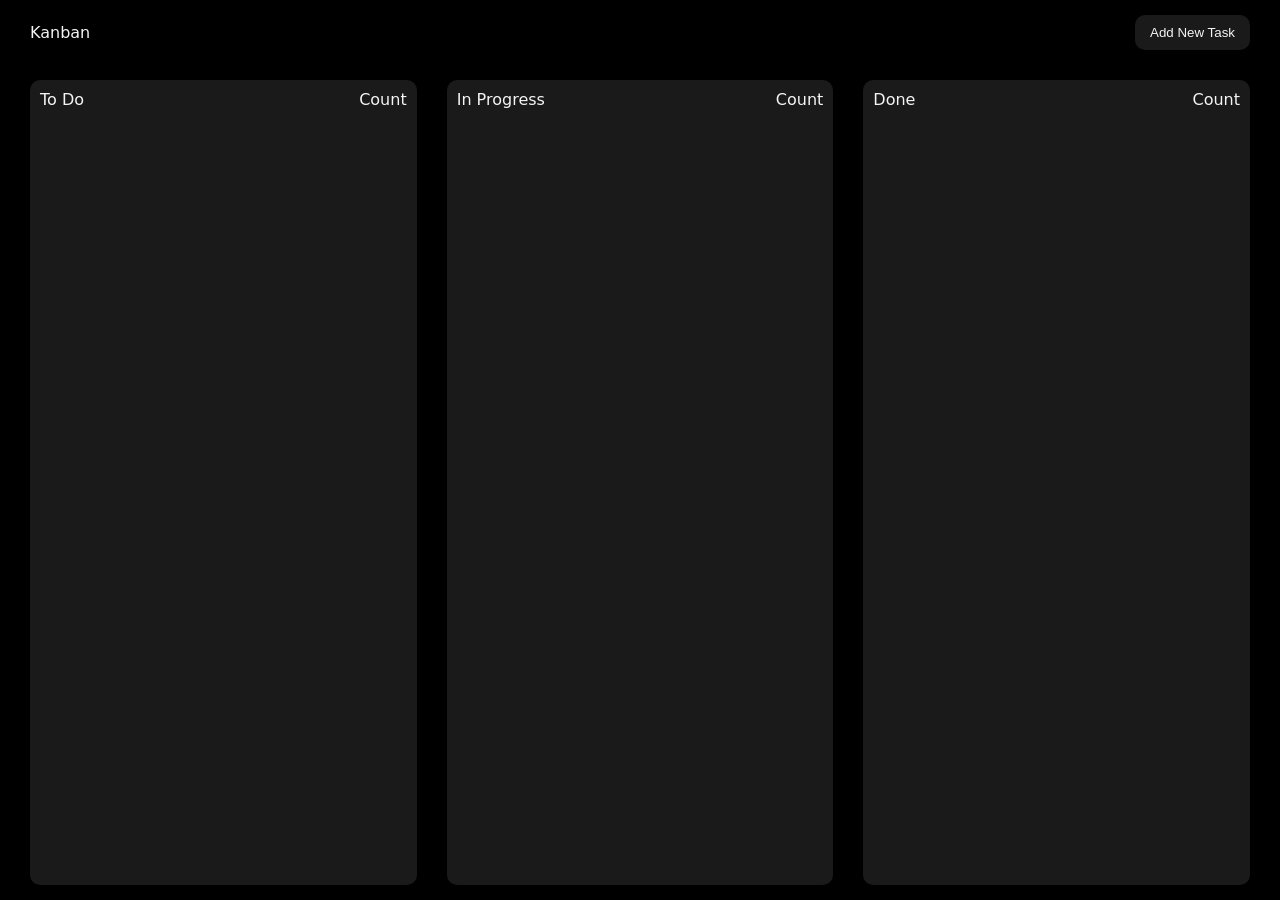
==== index.html @ 0d09ff2b "Initial commit" ====
<!DOCTYPE html>
<html lang="en">

<head>
    <meta charset="UTF-8">
    <meta name="viewport" content="width=device-width, initial-scale=1.0">
    <title>Document</title>
    <link rel="stylesheet" href="style.css">
</head>

<body>
    <main>

        <nav>
            <div class="left">Kanban</div>
            <div class="right"><button id="toggle-modal">Add New Task</button></div>
        </nav>

        <section class="board">
            <div id="todo" class="task-column">
                <div class="heading">
                    <div class="left">To Do</div>
                    <div class="right">Count</div>
                </div>
                <!-- <div draggable="true" class="task">
                    <h2>Task 1</h2>
                    <p>Description for Task 1</p>
                    <button>Delete</button>
                </div> -->
            </div>
            <div id="progress" class="task-column">
                <div class="heading">
                    <div class="left">In Progress</div>
                    <div class="right">Count</div>
                </div>
            </div>
            <div id="done" class="task-column">
                <div class="heading">
                    <div class="left">Done</div>
                    <div class="right">Count</div>
                </div>
            </div>
        </section>

    </main>

    <div class="modal add-new-task">
        <div class="bg"></div>
        <div class="center">
            <input id="task-title-input" type="text" placeholder="Task Title">
            <textarea id="task-desc-input" placeholder="Task Description"></textarea>
            <button id="add-new-task" class="add-task-btn">Add Task</button>
        </div>
    </div>

    <script src="script.js"></script>
</body>

</html>
---- style.css ----
*{
    margin: 0;
    padding: 0;
    box-sizing: border-box;
}

html, body{
    height: 100%;
    width: 100%;
}

html{
    font-family: system-ui, -apple-system, BlinkMacSystemFont, 'Segoe UI', Roboto, Oxygen, Ubuntu, Cantarell, 'Open Sans', 'Helvetica Neue', sans-serif;
}

:root{
    --background-color: #000000;
    --primary-text-color: #f4f4f4;
    --bg-button-color: #1a1a1a;
    --bg-task-color: #2a2a2a;
    --delete-color: #ff4d4d;

    /* padding variables */
    --nav-padding: 15px 30px;
    --section-padding: 15px 30px;
    --padding-s: 5px;
    --padding-m: 10px;
    --padding-l: 15px;
    --padding-xl: 20px;
    --padding-xxl: 30px;

    /* border radius variables */
    --border-radius-s: 5px;
    --border-radius-m: 10px;
    --border-radius-l: 15px;
    --border-radius-xl: 20px;
    --border-radius-xxl: 30px;
}

body{
    background-color: var(--background-color);
    color: var(--primary-text-color)
}

main{
    height: 100%;
    display: flex;
    flex-direction: column;
}

nav{
    padding: var(--nav-padding);
    display: flex;
    align-items: center;
    justify-content: space-between;
    position: sticky;
    top: 0;
    background-color: var(--background-color);
}
nav button{
    background-color: var(--bg-button-color);
    border: none;
    outline: none;
    color: var(--primary-text-color);
    padding: var(--padding-m) var(--padding-l);
    cursor: pointer;
    border-radius: var(--border-radius-m);
}

section{
    padding: var(--section-padding);
    display: flex;
    justify-content: space-between;
    flex-grow: 1;
    gap: var(--padding-xxl);
}
section .task-column{
    flex-grow: 1;
    width: 100%;
    background-color: var(--bg-button-color);
    padding: var(--padding-m);
    display: flex;
    flex-direction: column;
    gap: var(--padding-m);
    border-radius: var(--border-radius-m);
    transition: all 0.7s cubic-bezier(0.19, 1, 0.22, 1);
}
section .task-column.hover-over{
    border: 2px dashed var(--primary-text-color);
    scale: 1.05;
}
section .task-column .heading{
    width: 100%;
    display: flex;
    align-items: center;
    justify-content: space-between;
}
section .task-column .task{
    background-color: var(--bg-task-color);
    padding: var(--padding-m);
    border-radius: var(--border-radius-m);
    display: flex;
    flex-direction: column;
    gap: var(--padding-s);
    cursor: grab;
}
section .task-column .task button{
    align-self: flex-end;
    cursor: pointer;
    padding: var(--padding-s) var(--padding-m);
    border: none;
    outline: none;
    border-radius: var(--border-radius-s);
    background-color: var(--delete-color);
    color: var(--primary-text-color);
}

.modal{
    position: fixed;
    height: 100vh;
    width: 100vw;
    top: 0;
    left: 0;
    display: none;
    align-items: center;
    justify-content: center;
}
.modal.active{
    display: flex;
}
.modal .bg{
    position: absolute;
    height: 100%;
    width: 100%;
    background-color: rgba(61, 61, 61, 0.404);
    backdrop-filter: blur(3px);
}
.modal .center{
    background-color: var(--bg-button-color);
    padding: var(--padding-xxl);
    border-radius: var(--border-radius-m);
    display: flex;
    flex-direction: column;
    gap: var(--padding-m);
    z-index: 10;
}
.modal .center input, .modal .center textarea, .modal .center select{
    background-color: var(--bg-task-color);
    border: none;
    outline: none;
    color: var(--primary-text-color);
    padding: var(--padding-m);
    border-radius: var(--border-radius-s);
}
.modal .center button{
    background-color: var(--bg-task-color);
    border: none;
    outline: none;
    color: var(--primary-text-color);
    padding: var(--padding-m) var(--padding-l);
    cursor: pointer;
    border-radius: var(--border-radius-m);
    width: fit-content;
    align-self: center;
}
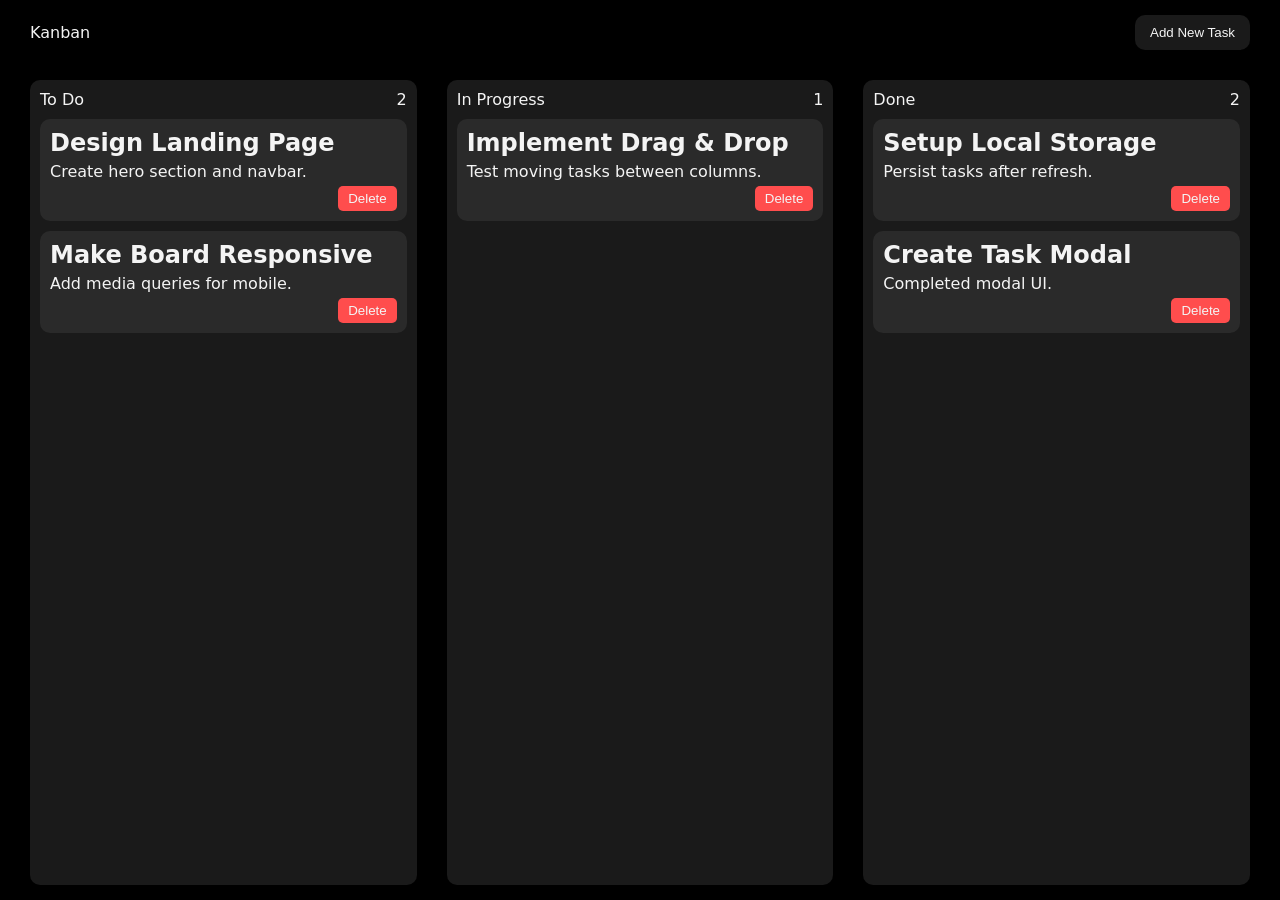
==== commit a7479bd3: "add fav-icon" ====
--- a/index.html
+++ b/index.html
@@ -6,6 +6,7 @@
     <meta name="viewport" content="width=device-width, initial-scale=1.0">
     <title>Document</title>
     <link rel="stylesheet" href="style.css">
+    <link rel="icon" type="image/svg+xml" href="./assets/fav-icon.png">
 </head>
 
 <body>
--- a/style.css
+++ b/style.css
@@ -1,19 +1,20 @@
-*{
+* {
     margin: 0;
     padding: 0;
     box-sizing: border-box;
 }
 
-html, body{
+html,
+body {
     height: 100%;
     width: 100%;
 }
 
-html{
+html {
     font-family: system-ui, -apple-system, BlinkMacSystemFont, 'Segoe UI', Roboto, Oxygen, Ubuntu, Cantarell, 'Open Sans', 'Helvetica Neue', sans-serif;
 }
 
-:root{
+:root {
     --background-color: #000000;
     --primary-text-color: #f4f4f4;
     --bg-button-color: #1a1a1a;
@@ -37,18 +38,18 @@
     --border-radius-xxl: 30px;
 }
 
-body{
+body {
     background-color: var(--background-color);
     color: var(--primary-text-color)
 }
 
-main{
+main {
     height: 100%;
     display: flex;
     flex-direction: column;
 }
 
-nav{
+nav {
     padding: var(--nav-padding);
     display: flex;
     align-items: center;
@@ -57,7 +58,8 @@
     top: 0;
     background-color: var(--background-color);
 }
-nav button{
+
+nav button {
     background-color: var(--bg-button-color);
     border: none;
     outline: none;
@@ -67,14 +69,15 @@
     border-radius: var(--border-radius-m);
 }
 
-section{
+section {
     padding: var(--section-padding);
     display: flex;
     justify-content: space-between;
     flex-grow: 1;
     gap: var(--padding-xxl);
 }
-section .task-column{
+
+section .task-column {
     flex-grow: 1;
     width: 100%;
     background-color: var(--bg-button-color);
@@ -85,17 +88,20 @@
     border-radius: var(--border-radius-m);
     transition: all 0.7s cubic-bezier(0.19, 1, 0.22, 1);
 }
-section .task-column.hover-over{
+
+section .task-column.hover-over {
     border: 2px dashed var(--primary-text-color);
     scale: 1.05;
 }
-section .task-column .heading{
+
+section .task-column .heading {
     width: 100%;
     display: flex;
     align-items: center;
     justify-content: space-between;
 }
-section .task-column .task{
+
+section .task-column .task {
     background-color: var(--bg-task-color);
     padding: var(--padding-m);
     border-radius: var(--border-radius-m);
@@ -104,7 +110,15 @@
     gap: var(--padding-s);
     cursor: grab;
 }
-section .task-column .task button{
+
+/* text overflow */
+section .task-column .task h2,
+section .task-column .task p {
+    overflow-wrap: anywhere;
+    word-break: break-word;
+}
+
+section .task-column .task button {
     align-self: flex-end;
     cursor: pointer;
     padding: var(--padding-s) var(--padding-m);
@@ -115,7 +129,7 @@
     color: var(--primary-text-color);
 }
 
-.modal{
+.modal {
     position: fixed;
     height: 100vh;
     width: 100vw;
@@ -125,17 +139,20 @@
     align-items: center;
     justify-content: center;
 }
-.modal.active{
-    display: flex;
-}
-.modal .bg{
+
+.modal.active {
+    display: flex;
+}
+
+.modal .bg {
     position: absolute;
     height: 100%;
     width: 100%;
     background-color: rgba(61, 61, 61, 0.404);
     backdrop-filter: blur(3px);
 }
-.modal .center{
+
+.modal .center {
     background-color: var(--bg-button-color);
     padding: var(--padding-xxl);
     border-radius: var(--border-radius-m);
@@ -144,7 +161,10 @@
     gap: var(--padding-m);
     z-index: 10;
 }
-.modal .center input, .modal .center textarea, .modal .center select{
+
+.modal .center input,
+.modal .center textarea,
+.modal .center select {
     background-color: var(--bg-task-color);
     border: none;
     outline: none;
@@ -152,7 +172,8 @@
     padding: var(--padding-m);
     border-radius: var(--border-radius-s);
 }
-.modal .center button{
+
+.modal .center button {
     background-color: var(--bg-task-color);
     border: none;
     outline: none;
@@ -162,4 +183,105 @@
     border-radius: var(--border-radius-m);
     width: fit-content;
     align-self: center;
+}
+
+
+
+/* Tablet (768px - 1024px) */
+@media (max-width: 1024px) {
+
+    :root {
+        --nav-padding: 15px 20px;
+        --section-padding: 15px 20px;
+    }
+
+    section {
+        gap: 20px;
+    }
+
+    .task-column {
+        min-width: 0;
+    }
+
+    .task h2 {
+        font-size: 1.1rem;
+    }
+
+    .task p {
+        font-size: 0.9rem;
+        word-break: break-word;
+    }
+
+    .modal .center {
+        width: 85%;
+        max-width: 450px;
+    }
+}
+
+/* Mobile (<768px) */
+@media (max-width: 768px) {
+
+    :root {
+        --nav-padding: 15px;
+        --section-padding: 15px;
+    }
+
+    nav {
+        flex-direction: column;
+        gap: 12px;
+        align-items: stretch;
+    }
+
+    nav button {
+        width: 100%;
+    }
+
+    section {
+        flex-direction: column;
+        gap: 20px;
+    }
+
+    .task-column {
+        width: 100%;
+    }
+
+    .modal .center {
+        width: 90%;
+        padding: 20px;
+    }
+
+    .modal .center input,
+    .modal .center textarea {
+        width: 100%;
+    }
+}
+
+/* Small Phones (<480px) */
+@media (max-width: 480px) {
+
+    html {
+        font-size: 14px;
+    }
+
+    .task {
+        padding: 12px;
+    }
+
+    .task h2 {
+        font-size: 1rem;
+    }
+
+    .task p {
+        font-size: 0.85rem;
+    }
+
+    nav .left {
+        font-size: 1.4rem;
+        text-align: center;
+    }
+
+    .modal .center {
+        width: 95%;
+        padding: 16px;
+    }
 }
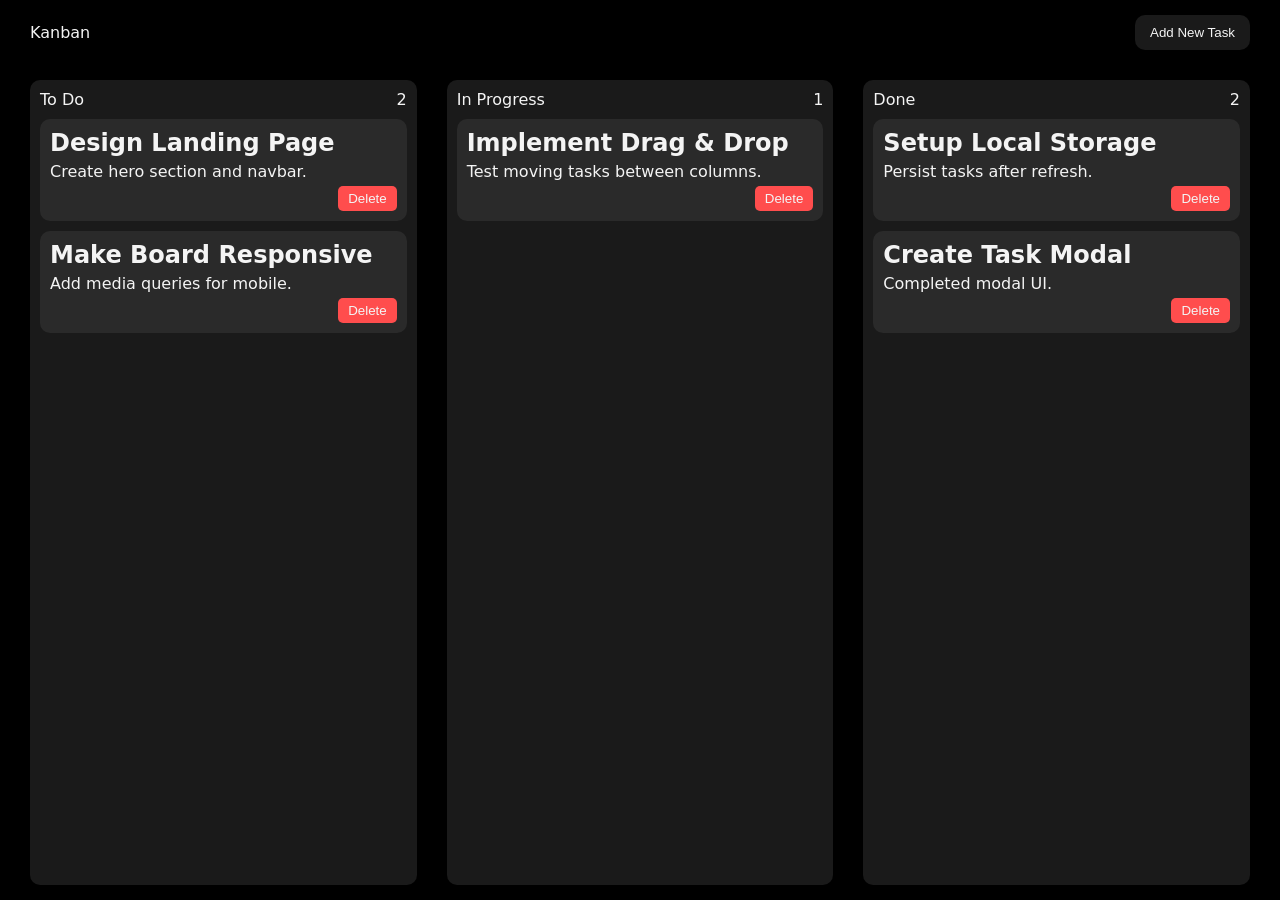
==== commit 5c65440f: "fix title" ====
--- a/index.html
+++ b/index.html
@@ -4,7 +4,7 @@
 <head>
     <meta charset="UTF-8">
     <meta name="viewport" content="width=device-width, initial-scale=1.0">
-    <title>Document</title>
+    <title>Kanban Board</title>
     <link rel="stylesheet" href="style.css">
     <link rel="icon" type="image/svg+xml" href="./assets/fav-icon.png">
 </head>
